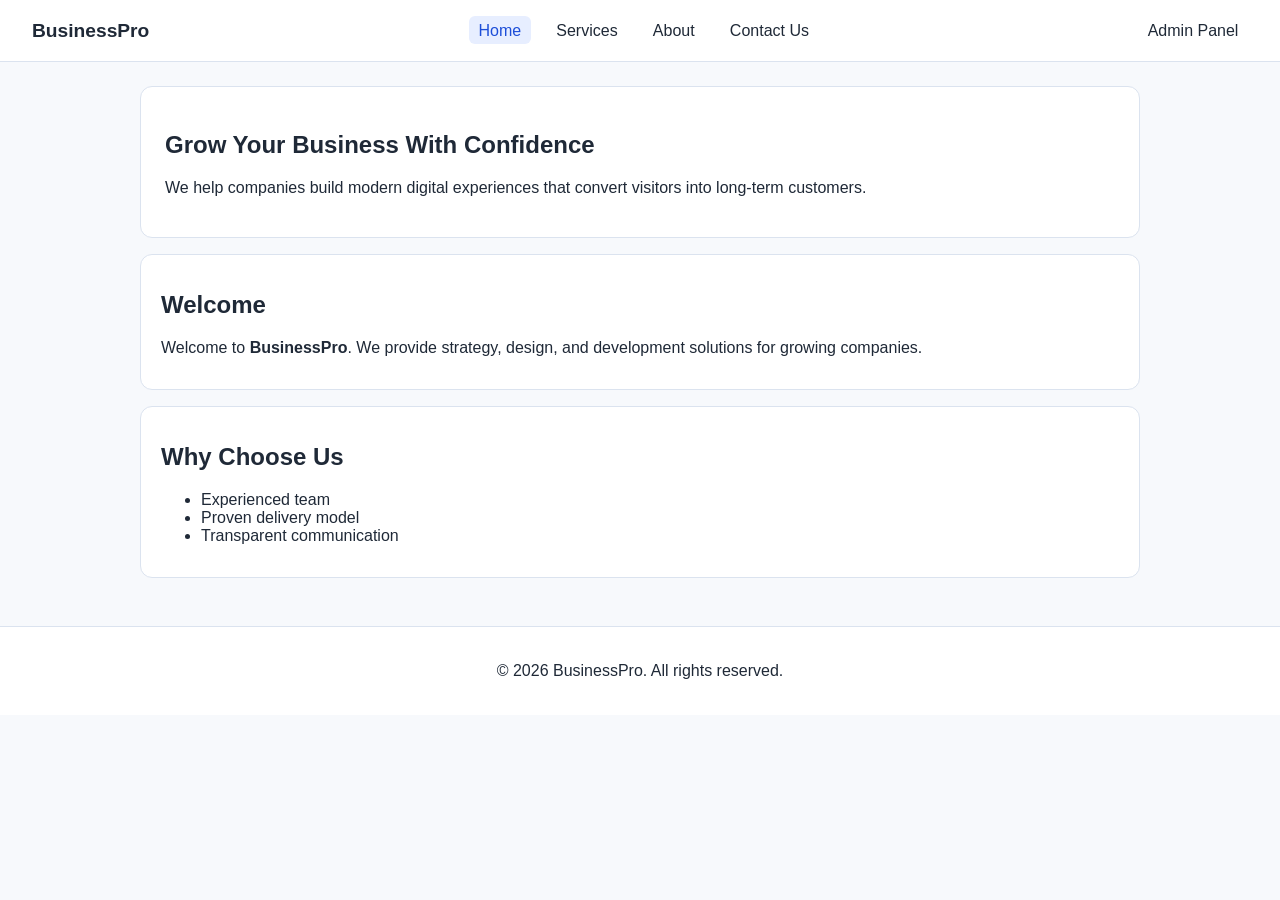
==== index.html @ 63ee0a66 "Build editable business website with admin CMS panel" ====
<!DOCTYPE html>
<html lang="en">
<head>
  <meta charset="UTF-8" />
  <meta name="viewport" content="width=device-width, initial-scale=1.0" />
  <title>BusinessPro Website</title>
  <link rel="stylesheet" href="styles.css" />
</head>
<body>
  <header class="site-header">
    <div class="brand" id="brandName">BusinessPro</div>
    <nav>
      <ul id="menuList" class="menu-list"></ul>
    </nav>
    <a class="admin-link" href="admin.html">Admin Panel</a>
  </header>

  <main>
    <section class="hero">
      <h1 id="heroTitle"></h1>
      <p id="heroSubtitle"></p>
    </section>

    <section id="pageSections" class="page-sections" aria-live="polite"></section>
  </main>

  <footer class="site-footer">
    <p id="footerText"></p>
  </footer>

  <script src="site-data.js"></script>
  <script src="script.js"></script>
</body>
</html>
---- styles.css ----
:root {
  --bg: #f7f9fc;
  --surface: #ffffff;
  --text: #1f2937;
  --primary: #1d4ed8;
  --border: #dbe3ef;
  --danger: #dc2626;
}

* {
  box-sizing: border-box;
}

body {
  margin: 0;
  font-family: Arial, sans-serif;
  background: var(--bg);
  color: var(--text);
}

.site-header {
  display: flex;
  justify-content: space-between;
  align-items: center;
  gap: 1rem;
  padding: 1rem 2rem;
  background: var(--surface);
  border-bottom: 1px solid var(--border);
  position: sticky;
  top: 0;
}

.brand {
  font-size: 1.2rem;
  font-weight: 700;
}

.menu-list {
  display: flex;
  list-style: none;
  gap: 1rem;
  margin: 0;
  padding: 0;
}

.menu-list a,
.admin-link {
  text-decoration: none;
  color: var(--text);
  padding: 0.35rem 0.6rem;
  border-radius: 6px;
}

.menu-list a.active,
.menu-list a:hover,
.admin-link:hover {
  background: #e7eeff;
  color: var(--primary);
}

main {
  width: min(1000px, 95vw);
  margin: 1.5rem auto 3rem;
}

.hero,
.content-card,
.admin-card,
.section-editor {
  background: var(--surface);
  border: 1px solid var(--border);
  border-radius: 12px;
}

.hero {
  padding: 1.5rem;
  margin-bottom: 1rem;
}

.page-sections {
  display: grid;
  gap: 1rem;
}

.content-card {
  padding: 1rem 1.25rem;
}

.site-footer {
  text-align: center;
  padding: 1.2rem;
  border-top: 1px solid var(--border);
  background: var(--surface);
}

.admin-main {
  display: grid;
  gap: 1rem;
}

.admin-card {
  padding: 1rem;
  display: grid;
  gap: 0.8rem;
}

label {
  display: grid;
  gap: 0.35rem;
  font-weight: 600;
}

input,
textarea,
select,
button,
.rich-editor {
  font: inherit;
}

input,
textarea,
select,
.rich-editor {
  width: 100%;
  padding: 0.55rem;
  border: 1px solid var(--border);
  border-radius: 8px;
  background: #fff;
}

.rich-editor {
  min-height: 120px;
}

button {
  width: fit-content;
  border: 1px solid var(--primary);
  background: var(--primary);
  color: #fff;
  border-radius: 8px;
  padding: 0.5rem 0.8rem;
  cursor: pointer;
}

button.danger {
  background: var(--danger);
  border-color: var(--danger);
}

button:disabled {
  opacity: 0.5;
  cursor: not-allowed;
}

.section-list {
  display: grid;
  gap: 0.8rem;
}

.section-editor {
  padding: 0.8rem;
  display: grid;
  gap: 0.5rem;
}

.section-controls,
.admin-actions {
  display: flex;
  gap: 0.5rem;
  flex-wrap: wrap;
}
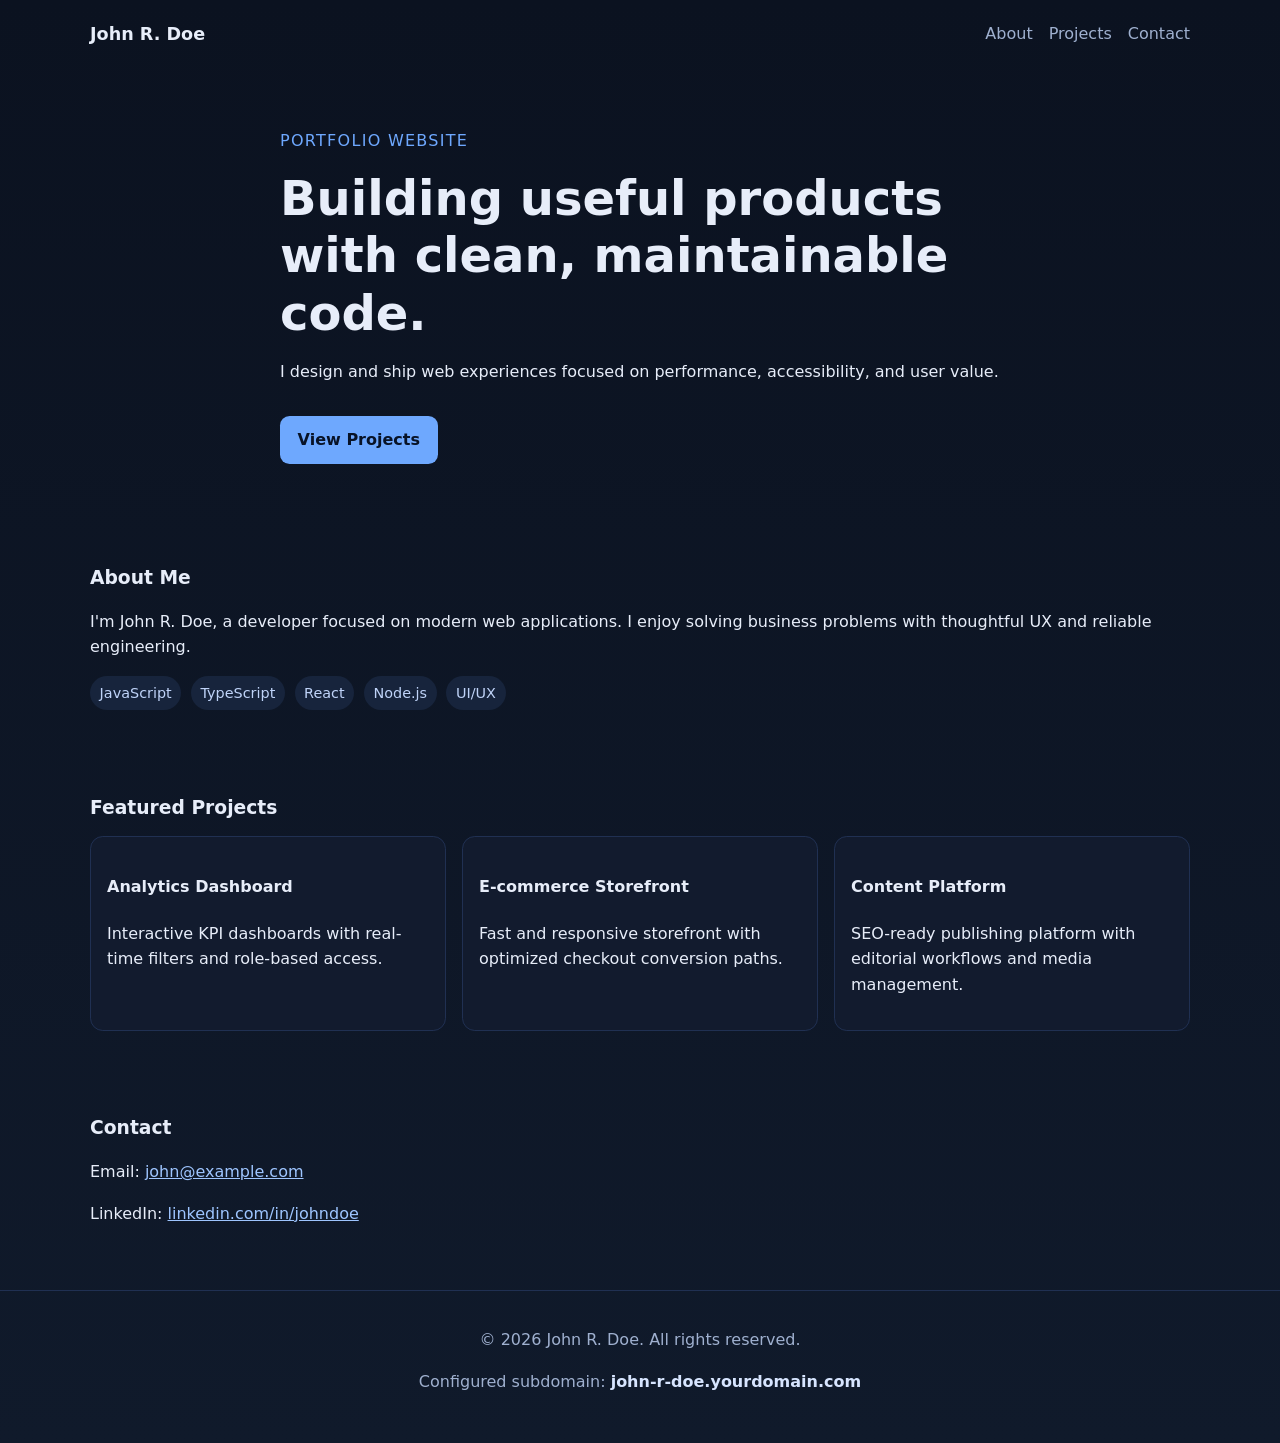
==== commit cf487b43: "Add local preview instructions to README" ====
--- a/index.html
+++ b/index.html
@@ -3,32 +3,74 @@
 <head>
   <meta charset="UTF-8" />
   <meta name="viewport" content="width=device-width, initial-scale=1.0" />
-  <title>BusinessPro Website</title>
+  <title>John R. Doe | Portfolio</title>
+  <meta name="description" content="Portfolio website for John R. Doe — projects, skills, and contact information." />
   <link rel="stylesheet" href="styles.css" />
 </head>
 <body>
-  <header class="site-header">
-    <div class="brand" id="brandName">BusinessPro</div>
-    <nav>
-      <ul id="menuList" class="menu-list"></ul>
+  <header class="hero">
+    <nav class="nav container">
+      <h1 class="logo">John R. Doe</h1>
+      <ul>
+        <li><a href="#about">About</a></li>
+        <li><a href="#projects">Projects</a></li>
+        <li><a href="#contact">Contact</a></li>
+      </ul>
     </nav>
-    <a class="admin-link" href="admin.html">Admin Panel</a>
+
+    <section class="hero-content container">
+      <p class="eyebrow">Portfolio Website</p>
+      <h2>Building useful products with clean, maintainable code.</h2>
+      <p>
+        I design and ship web experiences focused on performance, accessibility,
+        and user value.
+      </p>
+      <a class="btn" href="#projects">View Projects</a>
+    </section>
   </header>
 
   <main>
-    <section class="hero">
-      <h1 id="heroTitle"></h1>
-      <p id="heroSubtitle"></p>
+    <section id="about" class="section container">
+      <h3>About Me</h3>
+      <p>
+        I'm John R. Doe, a developer focused on modern web applications. I enjoy
+        solving business problems with thoughtful UX and reliable engineering.
+      </p>
+      <div class="chips">
+        <span>JavaScript</span><span>TypeScript</span><span>React</span><span>Node.js</span><span>UI/UX</span>
+      </div>
     </section>
 
-    <section id="pageSections" class="page-sections" aria-live="polite"></section>
+    <section id="projects" class="section container">
+      <h3>Featured Projects</h3>
+      <div class="grid">
+        <article class="card">
+          <h4>Analytics Dashboard</h4>
+          <p>Interactive KPI dashboards with real-time filters and role-based access.</p>
+        </article>
+        <article class="card">
+          <h4>E-commerce Storefront</h4>
+          <p>Fast and responsive storefront with optimized checkout conversion paths.</p>
+        </article>
+        <article class="card">
+          <h4>Content Platform</h4>
+          <p>SEO-ready publishing platform with editorial workflows and media management.</p>
+        </article>
+      </div>
+    </section>
+
+    <section id="contact" class="section container">
+      <h3>Contact</h3>
+      <p>Email: <a href="mailto:john@example.com">john@example.com</a></p>
+      <p>LinkedIn: <a href="#" aria-label="LinkedIn profile">linkedin.com/in/johndoe</a></p>
+    </section>
   </main>
 
-  <footer class="site-footer">
-    <p id="footerText"></p>
+  <footer class="footer">
+    <p>© <span id="year"></span> John R. Doe. All rights reserved.</p>
+    <p class="domain">Configured subdomain: <strong>john-r-doe.yourdomain.com</strong></p>
   </footer>
 
-  <script src="site-data.js"></script>
   <script src="script.js"></script>
 </body>
 </html>
--- a/styles.css
+++ b/styles.css
@@ -1,172 +1,65 @@
 :root {
-  --bg: #f7f9fc;
-  --surface: #ffffff;
-  --text: #1f2937;
-  --primary: #1d4ed8;
-  --border: #dbe3ef;
-  --danger: #dc2626;
+  --bg: #0b1220;
+  --surface: #121b2e;
+  --text: #e7edf9;
+  --muted: #9fb0cf;
+  --accent: #6ea8fe;
 }
 
-* {
-  box-sizing: border-box;
+* { box-sizing: border-box; }
+body {
+  margin: 0;
+  font-family: Inter, system-ui, -apple-system, Segoe UI, Roboto, sans-serif;
+  background: linear-gradient(180deg, #0b1220, #101a2b);
+  color: var(--text);
+  line-height: 1.6;
 }
 
-body {
-  margin: 0;
-  font-family: Arial, sans-serif;
-  background: var(--bg);
-  color: var(--text);
-}
+.container { width: min(1100px, 92vw); margin: 0 auto; }
+.hero { padding: 1.25rem 0 3rem; }
+.nav { display: flex; justify-content: space-between; align-items: center; }
+.nav ul { list-style: none; display: flex; gap: 1rem; padding: 0; margin: 0; }
+.nav a { color: var(--muted); text-decoration: none; }
+.nav a:hover { color: var(--accent); }
+.logo { font-size: 1.1rem; margin: 0; }
 
-.site-header {
-  display: flex;
-  justify-content: space-between;
-  align-items: center;
-  gap: 1rem;
-  padding: 1rem 2rem;
-  background: var(--surface);
-  border-bottom: 1px solid var(--border);
-  position: sticky;
-  top: 0;
-}
-
-.brand {
-  font-size: 1.2rem;
-  font-weight: 700;
-}
-
-.menu-list {
-  display: flex;
-  list-style: none;
-  gap: 1rem;
-  margin: 0;
-  padding: 0;
-}
-
-.menu-list a,
-.admin-link {
+.hero-content { padding-top: 4rem; max-width: 720px; }
+.eyebrow { text-transform: uppercase; letter-spacing: .08em; color: var(--accent); }
+h2 { font-size: clamp(2rem, 4vw, 3rem); margin: .5rem 0 1rem; line-height: 1.2; }
+.btn {
+  display: inline-block;
+  margin-top: 1rem;
+  background: var(--accent);
+  color: #081327;
   text-decoration: none;
-  color: var(--text);
-  padding: 0.35rem 0.6rem;
-  border-radius: 6px;
-}
-
-.menu-list a.active,
-.menu-list a:hover,
-.admin-link:hover {
-  background: #e7eeff;
-  color: var(--primary);
-}
-
-main {
-  width: min(1000px, 95vw);
-  margin: 1.5rem auto 3rem;
-}
-
-.hero,
-.content-card,
-.admin-card,
-.section-editor {
-  background: var(--surface);
-  border: 1px solid var(--border);
-  border-radius: 12px;
-}
-
-.hero {
-  padding: 1.5rem;
-  margin-bottom: 1rem;
-}
-
-.page-sections {
-  display: grid;
-  gap: 1rem;
-}
-
-.content-card {
-  padding: 1rem 1.25rem;
-}
-
-.site-footer {
-  text-align: center;
-  padding: 1.2rem;
-  border-top: 1px solid var(--border);
-  background: var(--surface);
-}
-
-.admin-main {
-  display: grid;
-  gap: 1rem;
-}
-
-.admin-card {
-  padding: 1rem;
-  display: grid;
-  gap: 0.8rem;
-}
-
-label {
-  display: grid;
-  gap: 0.35rem;
+  padding: .7rem 1.1rem;
+  border-radius: .6rem;
   font-weight: 600;
 }
 
-input,
-textarea,
-select,
-button,
-.rich-editor {
-  font: inherit;
+.section { padding: 2rem 0; }
+.section h3 { margin-bottom: .8rem; }
+.chips { display: flex; flex-wrap: wrap; gap: .6rem; margin-top: 1rem; }
+.chips span {
+  background: #17243c;
+  color: #bfd3f8;
+  padding: .35rem .6rem;
+  border-radius: 999px;
+  font-size: .9rem;
 }
-
-input,
-textarea,
-select,
-.rich-editor {
-  width: 100%;
-  padding: 0.55rem;
-  border: 1px solid var(--border);
-  border-radius: 8px;
-  background: #fff;
+.grid { display: grid; gap: 1rem; grid-template-columns: repeat(auto-fit, minmax(220px, 1fr)); }
+.card {
+  background: var(--surface);
+  border: 1px solid #203052;
+  border-radius: .8rem;
+  padding: 1rem;
 }
-
-.rich-editor {
-  min-height: 120px;
+.footer {
+  margin-top: 1rem;
+  border-top: 1px solid #203052;
+  color: var(--muted);
+  text-align: center;
+  padding: 1.25rem .8rem 2rem;
 }
-
-button {
-  width: fit-content;
-  border: 1px solid var(--primary);
-  background: var(--primary);
-  color: #fff;
-  border-radius: 8px;
-  padding: 0.5rem 0.8rem;
-  cursor: pointer;
-}
-
-button.danger {
-  background: var(--danger);
-  border-color: var(--danger);
-}
-
-button:disabled {
-  opacity: 0.5;
-  cursor: not-allowed;
-}
-
-.section-list {
-  display: grid;
-  gap: 0.8rem;
-}
-
-.section-editor {
-  padding: 0.8rem;
-  display: grid;
-  gap: 0.5rem;
-}
-
-.section-controls,
-.admin-actions {
-  display: flex;
-  gap: 0.5rem;
-  flex-wrap: wrap;
-}
+.domain strong { color: #d7e5ff; }
+a { color: #9ec5ff; }
